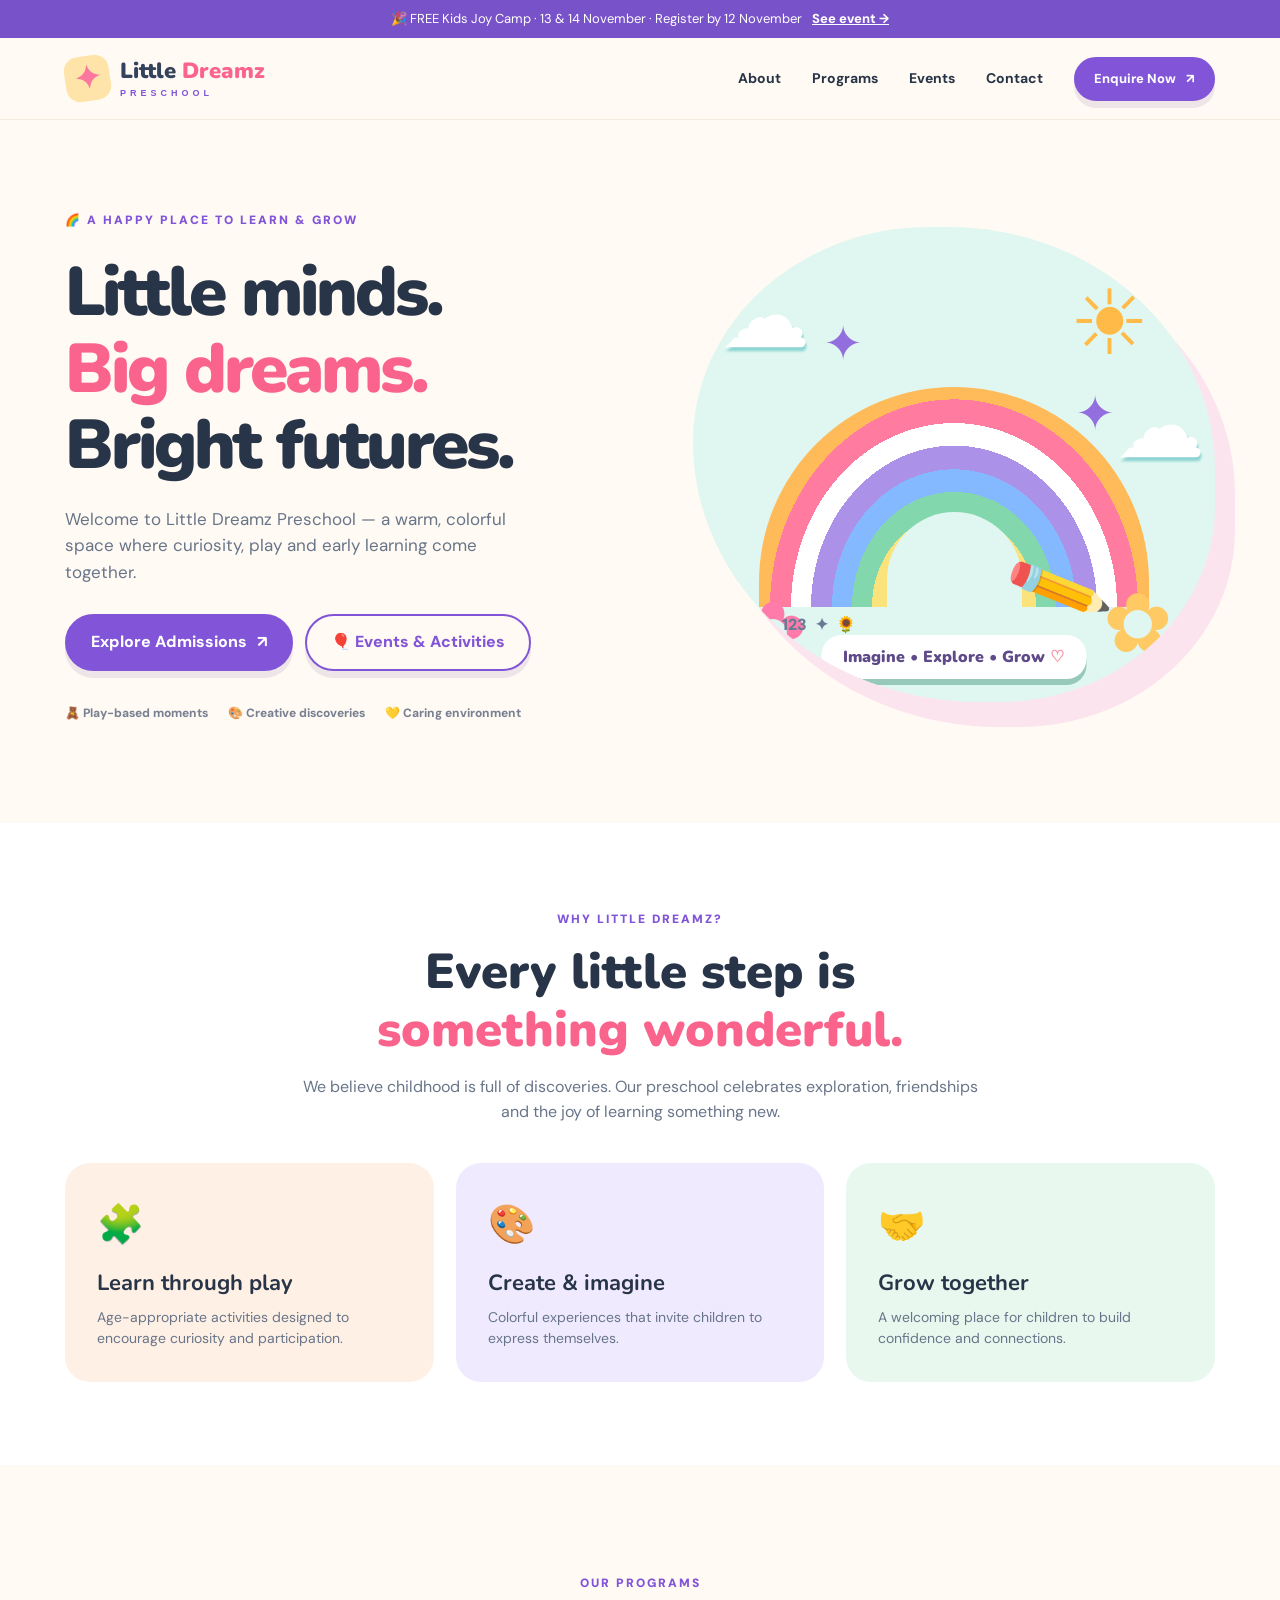
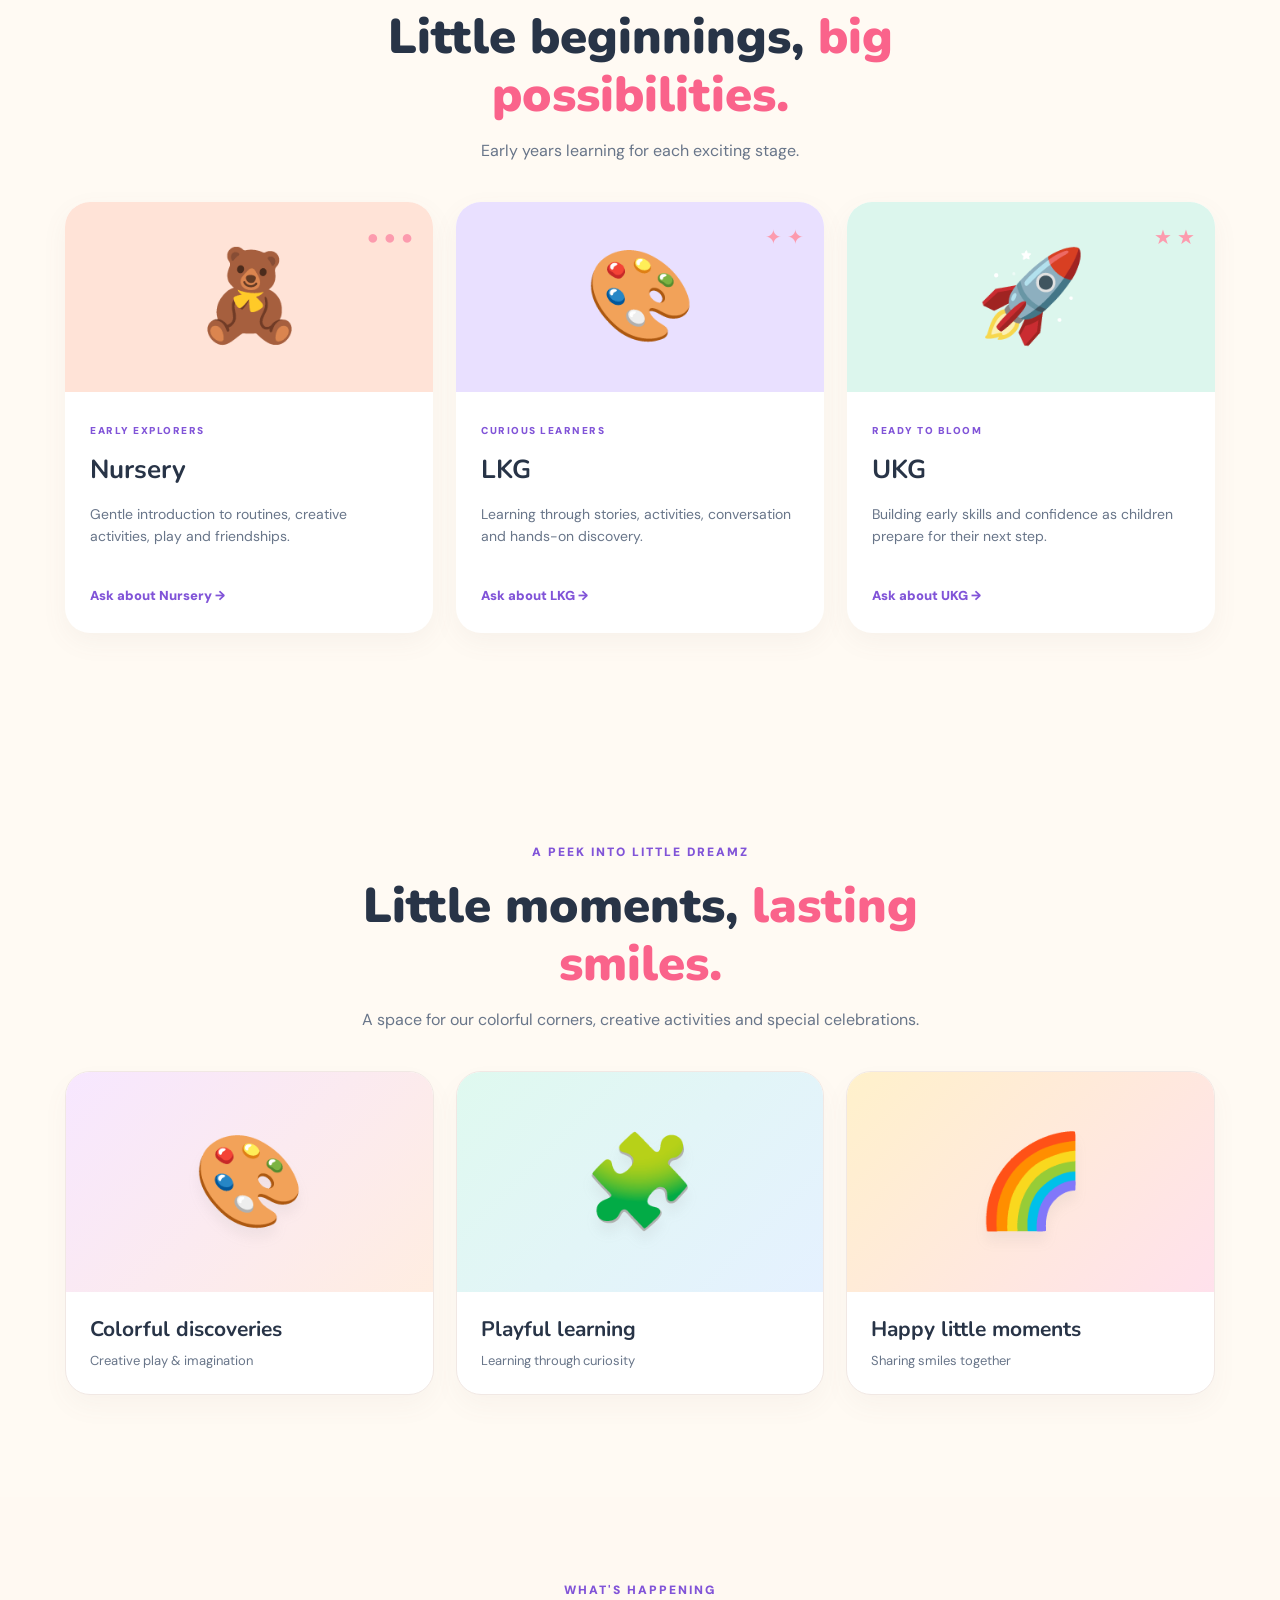
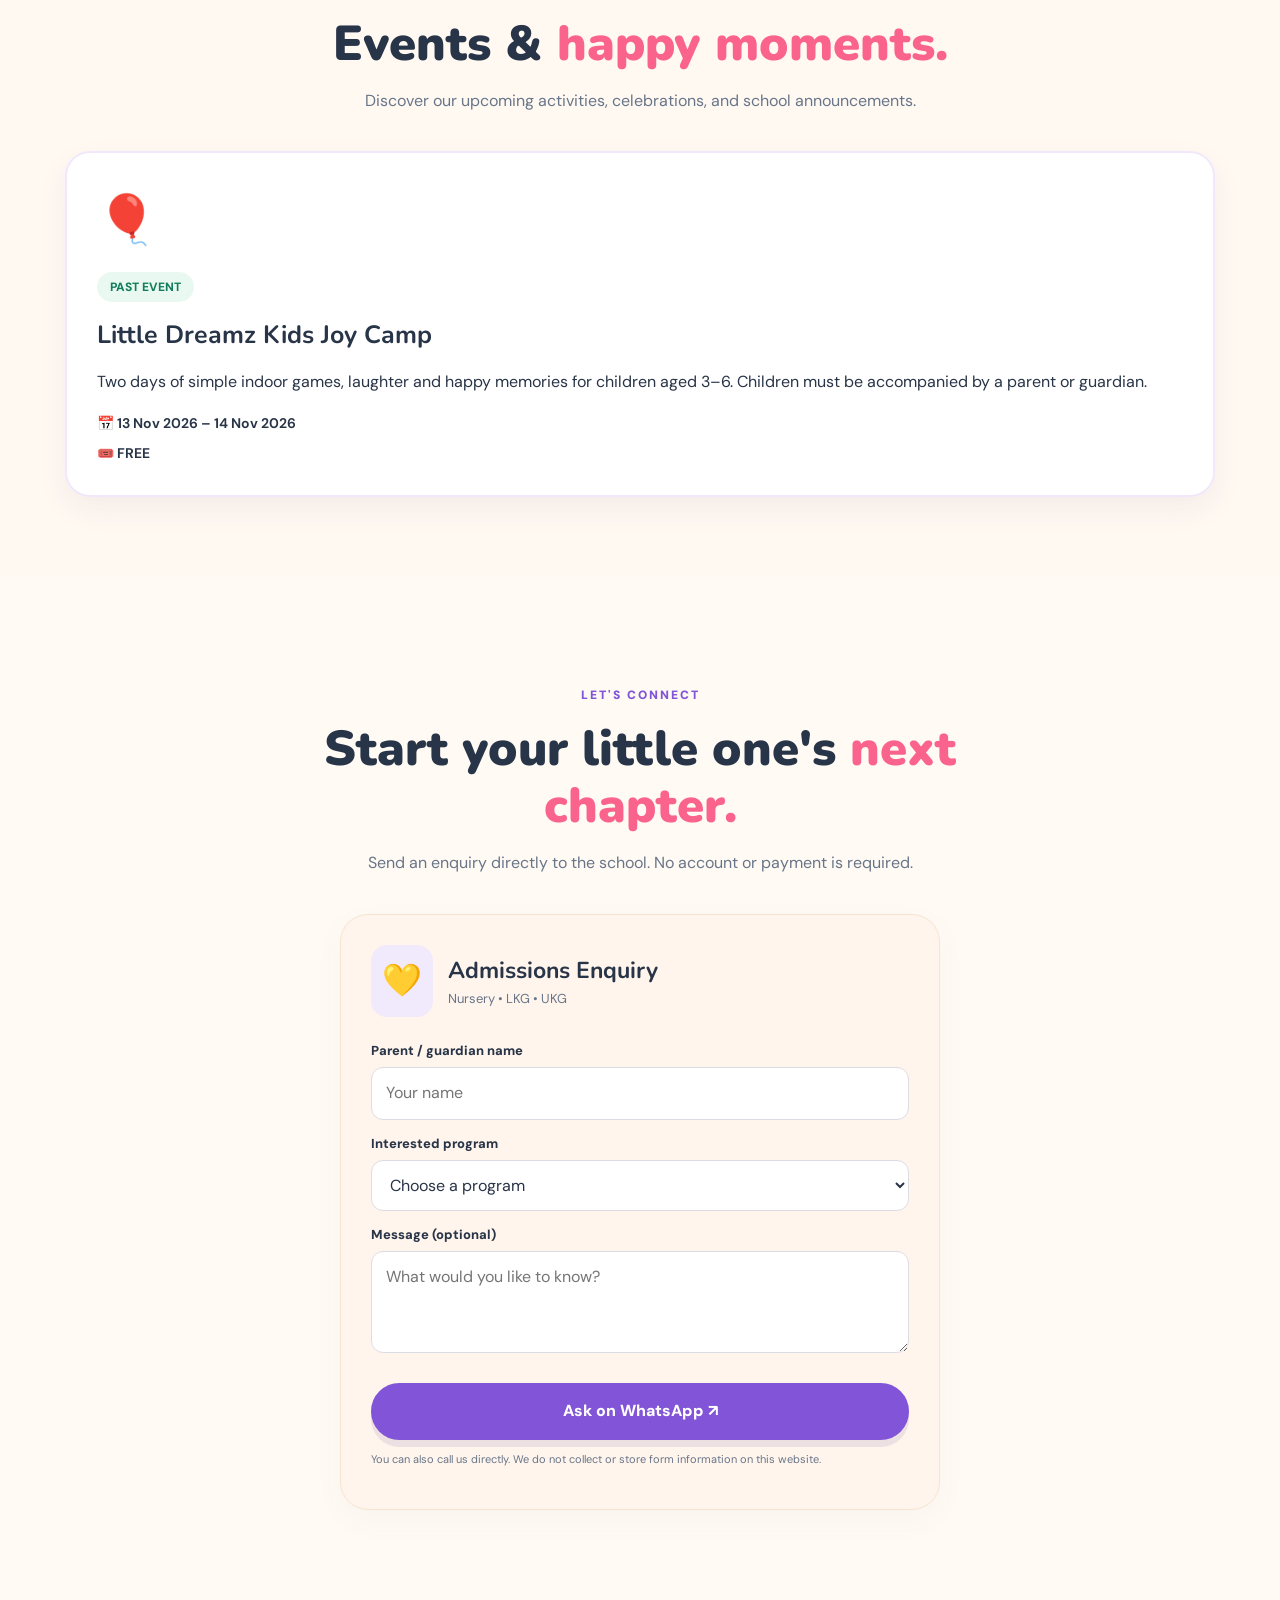
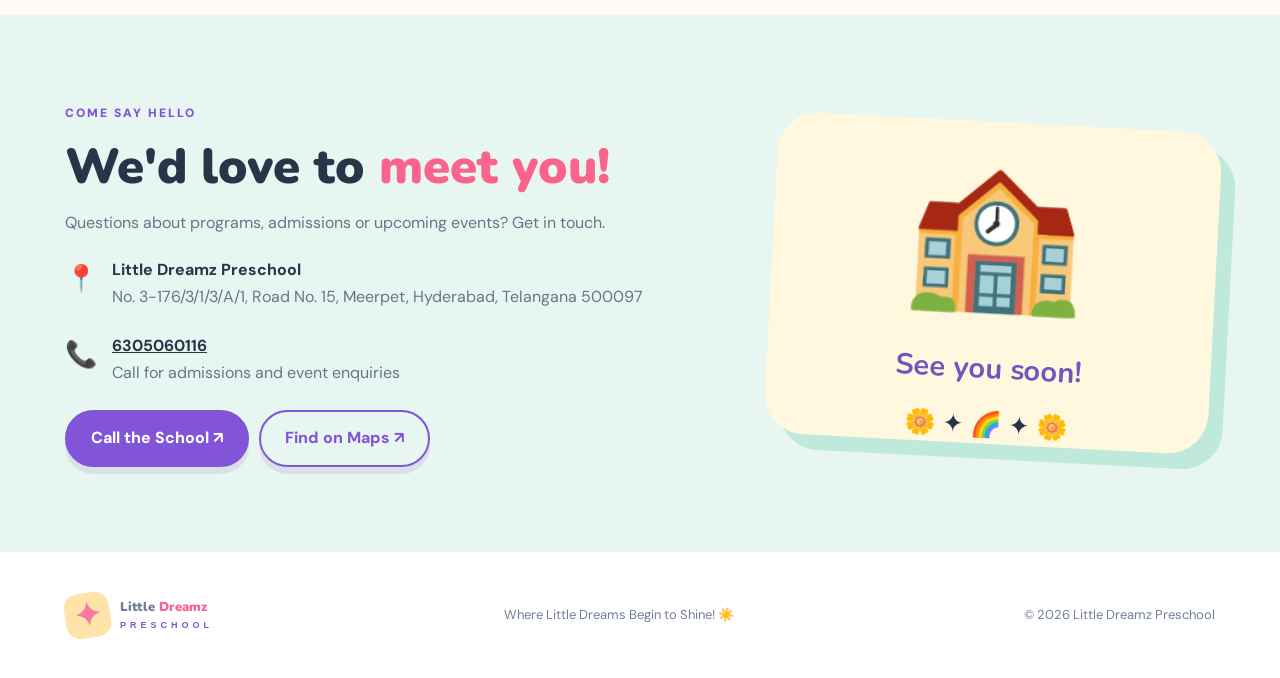
==== index.html @ de81bc75 "Add files via upload" ====
<!doctype html>
<html lang="en">
<head>
<meta charset="utf-8"><meta name="viewport" content="width=device-width,initial-scale=1">
<meta name="theme-color" content="#fff9f2">
<meta name="robots" content="index, follow, max-image-preview:large">
<title>Little Dreamz Preschool | Nursery, LKG & UKG in Meerpet</title>
<meta name="description" content="Discover Little Dreamz Preschool in Meerpet, Hyderabad. A joyful early learning environment offering Nursery, LKG and UKG. Enquire about admissions and our upcoming school events.">
<meta property="og:type" content="website"><meta property="og:title" content="Little Dreamz Preschool | Where Little Dreams Begin to Shine"><meta property="og:description" content="Joyful early learning, Nursery • LKG • UKG, admissions enquiries and school events in Meerpet, Hyderabad.">
<link rel="icon" href="favicon.svg" type="image/svg+xml"><link rel="stylesheet" href="styles.css">
<script id="schoolJsonLd" type="application/ld+json">{"@context":"https://schema.org","@type":"Preschool","name":"Little Dreamz Preschool","telephone":"+91 6305060116","address":{"@type":"PostalAddress","streetAddress":"Road No. 15, Meerpet","addressLocality":"Hyderabad","addressRegion":"Telangana","postalCode":"500097","addressCountry":"IN"},"description":"Nursery, LKG and UKG preschool in Meerpet, Hyderabad."}</script>
</head>
<body>
<a class="skip" href="#main">Skip to content</a>
<div class="announce" id="siteAnnouncement" hidden></div>
<header class="site-header"><nav class="nav container" aria-label="Main navigation"><a class="brand" href="#home" aria-label="Little Dreamz home"><span class="brand-mark">✦</span><span>Little <em>Dreamz</em><small>PRESCHOOL</small></span></a><button class="menu-toggle" aria-label="Open menu" aria-expanded="false">☰</button><div class="navlinks" id="navlinks"><a href="#about">About</a><a href="#programs">Programs</a><a href="#events">Events</a><a href="#contact">Contact</a><a class="btn btn-small" href="#admissions">Enquire Now <span>↗</span></a></div></nav></header>
<main id="main"><section class="hero container" id="home"><div class="hero-text"><div class="eyebrow" id="heroEyebrow">🌈 A HAPPY PLACE TO LEARN & GROW</div><h1><span id="heroLine1">Little minds.</span><br><span id="heroLine2">Big dreams.</span><br><span id="heroLine3">Bright futures.</span></h1><p id="heroDescription">Welcome to Little Dreamz Preschool — a warm, colorful space where curiosity, play and early learning come together.</p><div class="hero-actions"><a class="btn" href="#admissions">Explore Admissions <span>↗</span></a><a class="btn btn-outline" href="#events">🎈 Events & Activities</a></div><div class="hero-proof"><span>🧸 Play-based moments</span><span>🎨 Creative discoveries</span><span>💛 Caring environment</span></div></div><div class="hero-art" role="img" aria-label="Playful illustration of rainbow, smiling sun, stars and school supplies"><div class="sun">☀</div><div class="cloud cloud-one">☁</div><div class="cloud cloud-two">☁</div><div class="rainbow"><div class="rainbow-inner"></div></div><div class="hero-flower flower-one">✿</div><div class="hero-flower flower-two">✿</div><div class="hero-star star-one">✦</div><div class="hero-star star-two">✦</div><div class="pencil">✏️</div><div class="art-note">Imagine • Explore • Grow <span>♡</span></div><div class="art-bottom">ABC&nbsp; ✦ &nbsp;123&nbsp; ✦ &nbsp;🌻</div></div></section>
<section class="values" id="about"><div class="container"><div class="section-intro"><span class="eyebrow">WHY LITTLE DREAMZ?</span><h2>Every little step is <em>something wonderful.</em></h2><p>We believe childhood is full of discoveries. Our preschool celebrates exploration, friendships and the joy of learning something new.</p></div><div class="value-grid"><article class="value-card peach"><div class="value-icon">🧩</div><h3>Learn through play</h3><p>Age-appropriate activities designed to encourage curiosity and participation.</p></article><article class="value-card lavender"><div class="value-icon">🎨</div><h3>Create & imagine</h3><p>Colorful experiences that invite children to express themselves.</p></article><article class="value-card mint"><div class="value-icon">🤝</div><h3>Grow together</h3><p>A welcoming place for children to build confidence and connections.</p></article></div></div></section>
<section class="programs container" id="programs"><div class="section-intro"><span class="eyebrow">OUR PROGRAMS</span><h2>Little beginnings, <em>big possibilities.</em></h2><p>Early years learning for each exciting stage.</p></div><div class="program-grid"><article class="program-card"><div class="program-visual nursery">🧸<span class="dots">● ● ●</span></div><div class="program-body"><span class="program-tag">EARLY EXPLORERS</span><h3>Nursery</h3><p id="nurseryDescription">Gentle introduction to routines, creative activities, play and friendships.</p><a href="#admissions">Ask about Nursery →</a></div></article><article class="program-card"><div class="program-visual lkg">🎨<span class="dots">✦ ✦</span></div><div class="program-body"><span class="program-tag">CURIOUS LEARNERS</span><h3>LKG</h3><p id="lkgDescription">Learning through stories, activities, conversation and hands-on discovery.</p><a href="#admissions">Ask about LKG →</a></div></article><article class="program-card"><div class="program-visual ukg">🚀<span class="dots">★ ★</span></div><div class="program-body"><span class="program-tag">READY TO BLOOM</span><h3>UKG</h3><p id="ukgDescription">Building early skills and confidence as children prepare for their next step.</p><a href="#admissions">Ask about UKG →</a></div></article></div></section>
<section class="moments container" id="moments"><div class="section-intro"><span class="eyebrow">A PEEK INTO LITTLE DREAMZ</span><h2>Little moments, <em>lasting smiles.</em></h2><p id="galleryIntro">A space for our colorful corners, creative activities and special celebrations.</p></div><div id="galleryGrid" class="gallery-grid"></div></section>
<section class="events-section" id="events"><div class="container"><div class="section-intro"><span class="eyebrow">WHAT'S HAPPENING</span><h2>Events & <em>happy moments.</em></h2><p>Discover our upcoming activities, celebrations, and school announcements.</p></div><div id="eventCards" class="event-grid" aria-live="polite"></div></div></section>
<section class="enquiries container" id="admissions"><div class="section-intro"><span class="eyebrow">LET'S CONNECT</span><h2>Start your little one's <em>next chapter.</em></h2><p>Send an enquiry directly to the school. No account or payment is required.</p></div><div class="forms-grid"><div class="form-panel" id="camp-register"><div class="form-top"><span>🎈</span><div><h3 id="eventFormTitle">Event Registration</h3><p id="eventFormSub">Free family activities</p></div></div><form id="campForm"><label for="parentCamp">Parent / guardian name</label><input id="parentCamp" name="parent" required maxlength="80" autocomplete="name" placeholder="Your name"><label for="ageCamp">Child's age</label><select id="ageCamp" required name="age"><option value="">Select age</option><option>3 years</option><option>4 years</option><option>5 years</option><option>6 years</option></select><label for="dayCamp">Preferred date / day</label><select id="dayCamp" name="day" required></select><button class="btn full" type="submit">Continue on WhatsApp ↗</button><p class="form-note">Opens WhatsApp with a prepared message. Registration is sent only after you press Send in WhatsApp. Please confirm availability with the school.</p></form></div><div class="form-panel form-panel-secondary"><div class="form-top"><span>💛</span><div><h3>Admissions Enquiry</h3><p>Nursery • LKG • UKG</p></div></div><form id="admissionForm"><label for="parentAdmission">Parent / guardian name</label><input id="parentAdmission" required maxlength="80" autocomplete="name" placeholder="Your name"><label for="programAdmission">Interested program</label><select id="programAdmission" required><option value="">Choose a program</option><option>Nursery</option><option>LKG</option><option>UKG</option></select><label for="questionAdmission">Message (optional)</label><textarea id="questionAdmission" rows="3" maxlength="300" placeholder="What would you like to know?"></textarea><button class="btn full" type="submit">Ask on WhatsApp ↗</button><p class="form-note">You can also call us directly. We do not collect or store form information on this website.</p></form></div></div></section>
<section class="contact" id="contact"><div class="container contact-inner"><div><span class="eyebrow">COME SAY HELLO</span><h2>We'd love to <em>meet you!</em></h2><p>Questions about programs, admissions or upcoming events? Get in touch.</p><div class="contact-method"><span>📍</span><div><strong>Little Dreamz Preschool</strong><p id="contactAddress">Road No. 15, Meerpet, Hyderabad, Telangana 500097</p></div></div><div class="contact-method"><span>📞</span><div><strong><a id="contactPhone" href="tel:+916305060116">6305060116</a></strong><p>Call for admissions and event enquiries</p></div></div><div class="contact-buttons"><a class="btn" id="callButton" href="tel:+916305060116">Call the School ↗</a><a class="btn btn-outline" id="mapsButton" href="https://www.google.com/maps/search/?api=1&query=Little+Dreamz+Preschool+Meerpet+Hyderabad" target="_blank" rel="noopener">Find on Maps ↗</a></div></div><div class="contact-art" aria-hidden="true"><span>🏫</span><b>See you soon!</b><div>🌼 ✦ 🌈 ✦ 🌼</div></div></div></section></main>
<footer><div class="container footer-inner"><a class="brand" href="#home"><span class="brand-mark">✦</span><span>Little <em>Dreamz</em><small>PRESCHOOL</small></span></a><p id="footerTagline">Where little dreams begin to shine. ☀️</p><span>© <span id="year">2026</span> Little Dreamz Preschool</span></div></footer>
<script src="site-data.js"></script><script src="script.js"></script>
</body></html>
---- styles.css ----
@import url('https://fonts.googleapis.com/css2?family=DM+Sans:wght@400;500;600;700;800&family=Nunito:wght@400;600;700;800;900&display=swap');
:root{--ink:#283447;--muted:#687589;--pink:#fa638b;--purple:#8154d8;--yellow:#ffca54;--cream:#fffaf3;--border:#eee8e5}*{box-sizing:border-box}html{scroll-behavior:smooth}body{margin:0;background:var(--cream);color:var(--ink);font-family:'DM Sans',Arial,sans-serif;line-height:1.55}h1,h2,h3,.brand{font-family:Nunito,'Arial Rounded MT Bold',Arial,sans-serif}a{color:inherit;text-decoration:none}button,input,select,textarea{font:inherit}button{cursor:pointer}input,select,textarea{width:100%;padding:13px 14px;border:1px solid #dcdce4;border-radius:12px;color:var(--ink);background:#fff}input:focus,select:focus,textarea:focus{outline:3px solid #e6dcff;border-color:var(--purple)}.container{width:min(1150px,calc(100% - 44px));margin:auto}.skip{position:absolute;left:-999px}.skip:focus{left:15px;top:15px;z-index:99;background:white;padding:10px}.announce{background:#7752c8;color:white;text-align:center;font-size:13px;padding:9px 12px}.announce a{margin-left:10px;text-decoration:underline;font-weight:800}.site-header{position:sticky;top:0;z-index:20;background:rgba(255,250,243,.96);border-bottom:1px solid #f2e9df;backdrop-filter:blur(12px)}.nav{display:flex;justify-content:space-between;align-items:center;min-height:81px}.brand{display:flex;align-items:center;gap:10px;color:#34425b;font-size:22px;font-weight:900;line-height:1}.brand em{font-style:normal;color:var(--pink)}.brand small{display:block;color:var(--purple);font-family:Arial,sans-serif;letter-spacing:4px;font-size:9px;margin-top:7px}.brand-mark{display:grid;place-items:center;background:#ffe4aa;width:45px;height:45px;border-radius:14px;color:#fc789e;font-size:32px;transform:rotate(-9deg)}.navlinks{display:flex;gap:31px;align-items:center;font-weight:700;font-size:14px}.navlinks>a:not(.btn):hover{color:var(--purple)}.menu-toggle{display:none;border:0;background:none;font-size:26px}.btn{display:inline-flex;align-items:center;justify-content:center;gap:10px;background:var(--purple);color:#fff;border:2px solid var(--purple);border-radius:999px;padding:14px 24px;font-weight:800;box-shadow:0 7px 0 #56348e1b;transition:transform .15s}.btn:hover{transform:translateY(-2px)}.btn-small{padding:10px 18px;font-size:13px}.btn-outline{background:transparent;color:var(--purple)}.btn-white{background:#fff;color:#6944ad;border-color:#fff}.hero{display:grid;grid-template-columns:1.05fr .95fr;gap:50px;align-items:center;padding-top:87px;padding-bottom:100px}.eyebrow{display:inline-block;color:var(--purple);font-weight:900;font-size:12px;letter-spacing:2px}.hero h1{font-weight:900;font-size:clamp(49px,5.4vw,79px);letter-spacing:-3px;line-height:1.11;margin:22px 0}.hero h1 span{color:var(--pink)}.hero p{font-size:17px;color:var(--muted);max-width:485px}.hero-actions{display:flex;gap:12px;flex-wrap:wrap;margin-top:29px}.hero-proof{display:flex;gap:20px;flex-wrap:wrap;font-size:12px;margin-top:33px;font-weight:800;color:#788092}.hero-art{height:475px;border-radius:47% 53% 43% 57%;background:#dff7f0;position:relative;overflow:hidden;box-shadow:20px 25px 0 #fce4ef}.sun{position:absolute;right:65px;top:27px;font-size:90px;color:#ffba47}.cloud{position:absolute;font-size:90px;color:white;filter:drop-shadow(1px 4px 1px #8dd4d3)}.cloud-one{left:27px;top:20px}.cloud-two{right:10px;top:130px}.rainbow{width:390px;height:220px;background:repeating-radial-gradient(ellipse at 50% 100%,#fff 0 20px,#ff7b9f 20px 41px,#ffba59 41px 62px,#fbe37b 62px 82px,#83d7ac 82px 102px,#84b8ff 102px 122px,#ab91e8 122px 143px);border-radius:240px 240px 0 0;position:absolute;left:50%;bottom:95px;transform:translateX(-50%);overflow:hidden}.rainbow-inner{position:absolute;background:#dff7f0;width:135px;height:95px;bottom:0;left:calc(50% - 67px);border-radius:130px 130px 0 0}.hero-flower{position:absolute;color:#ff7baa;font-size:83px}.flower-one{bottom:5px;left:45px}.flower-two{bottom:14px;right:42px;color:#ffc963}.hero-star{position:absolute;font-size:48px;color:#926edf}.star-one{top:80px;left:130px}.star-two{top:150px;right:100px}.pencil{position:absolute;bottom:58px;right:112px;font-size:72px;transform:rotate(-23deg)}.art-note{position:absolute;bottom:23px;left:50%;transform:translateX(-50%);white-space:nowrap;background:white;border-radius:20px;padding:10px 22px;font-weight:900;font-family:Nunito,sans-serif;color:#5e4a89;box-shadow:0 6px 0 #97c9bb}.art-note span{color:#f78ca3}.art-bottom{position:absolute;bottom:65px;left:26px;font-weight:900;color:#687b94}.section-intro{text-align:center;max-width:680px;margin:0 auto 38px}.section-intro h2,.contact h2{font-weight:900;font-size:clamp(31px,4vw,49px);line-height:1.18;margin:13px 0}.section-intro h2 em,.contact h2 em,.camp-copy h2 em{font-style:normal;color:var(--pink)}.section-intro p{color:var(--muted)}.values{padding:83px 0;background:white}.value-grid{display:grid;grid-template-columns:repeat(3,1fr);gap:22px}.value-card{padding:32px;border-radius:25px}.value-card.peach{background:#fff0e5}.value-card.lavender{background:#f0eaff}.value-card.mint{background:#e8f8ef}.value-icon{font-size:38px}.value-card h3{font-size:22px;margin:13px 0 6px}.value-card p{color:var(--muted);font-size:14px;margin:0}.programs{padding-top:105px;padding-bottom:110px}.program-grid{display:grid;grid-template-columns:repeat(3,1fr);gap:23px}.program-card{overflow:hidden;border-radius:25px;background:white;box-shadow:0 9px 26px #7d6b6b10}.program-visual{height:190px;display:grid;place-items:center;position:relative;font-size:89px}.program-visual.nursery{background:#ffe3d7}.program-visual.lkg{background:#e9e0ff}.program-visual.ukg{background:#dcf6ed}.dots{position:absolute;right:20px;top:20px;font-size:20px;color:#fc9bae}.program-body{padding:25px}.program-tag{letter-spacing:1.5px;font-size:10px;font-weight:900;color:var(--purple)}.program-body h3{font-size:26px;margin:8px 0}.program-body p{font-size:14px;color:var(--muted);min-height:65px}.program-body a{font-weight:900;color:var(--purple);font-size:13px}.camp-section{background:#8154d8;color:white;overflow:hidden}.camp-wrap{display:grid;grid-template-columns:1.2fr .8fr;align-items:center;min-height:510px;gap:25px}.camp-copy{padding:72px 0}.camp-copy .eyebrow{color:#ffe59a}.camp-copy h2{font-size:clamp(38px,5vw,64px);line-height:1.13;margin:17px 0;font-weight:900}.camp-copy h2 em{color:#ffcf6e}.camp-copy>p{color:#f3eafd;max-width:560px}.camp-details{display:flex;flex-wrap:wrap;gap:23px;margin:25px 0 32px}.camp-details>div{display:grid;grid-template-columns:auto 1fr;column-gap:8px;align-items:start}.camp-details span{font-size:25px;grid-row:span 2}.camp-details strong{font-size:14px}.camp-details small{font-size:11px;color:#e3d0fc}.camp-graphic{min-height:400px;position:relative;display:grid;place-items:center}.camp-arc{font-size:240px;filter:drop-shadow(0 20px 0 #513c932d)}.camp-bubble{position:absolute;background:#ffce59;color:#513d74;border-radius:50%;height:100px;width:100px;display:grid;place-items:center;font-weight:900;font-size:23px;transform:rotate(-14deg)}.bubble-one{left:0;top:55px}.bubble-two{right:5px;bottom:45px;background:#fcb2c9}.camp-kids{position:absolute;bottom:78px;font-size:54px}.camp-stars{position:absolute;top:35px;right:35px;color:#fddd85;font-size:41px}.enquiries{padding-top:105px;padding-bottom:105px}.forms-grid{display:grid;grid-template-columns:repeat(2,1fr);gap:26px}.form-panel{background:white;border:1px solid #ece5f5;border-radius:28px;padding:30px;box-shadow:0 10px 30px #6f64820a}.form-panel-secondary{background:#fff5ec;border-color:#f7e4d3}.form-top{display:flex;gap:15px;align-items:center;margin-bottom:24px}.form-top>span{background:#f1e9fc;border-radius:16px;padding:11px;font-size:32px}.form-top h3{font-size:23px;margin:0}.form-top p{font-size:13px;color:var(--muted);margin:0}.form-panel label{display:block;margin-top:14px;margin-bottom:6px;font-weight:800;font-size:13px}.full{width:100%;margin-top:22px}.form-note{font-size:11px;color:var(--muted)}.contact{background:#e8f6f1;padding:85px 0}.contact-inner{display:grid;grid-template-columns:1.2fr .8fr;gap:40px;align-items:center}.contact p{color:var(--muted)}.contact-method{display:flex;gap:15px;align-items:start;margin:22px 0}.contact-method>span{font-size:26px}.contact-method p{margin:2px 0}.contact-method a{text-decoration:underline}.contact-buttons{display:flex;gap:10px;flex-wrap:wrap;margin-top:23px}.contact-art{min-height:320px;border-radius:40px;background:#fff8de;display:flex;flex-direction:column;justify-content:center;align-items:center;transform:rotate(3deg);box-shadow:15px 15px 0 #bfe9db}.contact-art>span{font-size:145px}.contact-art>b{font-family:Nunito,sans-serif;font-size:29px;color:#7454bd}.contact-art>div{font-size:25px;margin-top:14px}footer{background:#fff;padding:40px 0}.footer-inner{display:flex;align-items:center;justify-content:space-between;gap:20px;flex-wrap:wrap}footer p,footer span:not(.brand-mark){color:#718097;font-size:13px}@media(max-width:860px){.hero{grid-template-columns:1fr;padding-top:55px;gap:35px}.hero-art{max-width:540px;width:100%;margin:auto}.camp-wrap,.contact-inner{grid-template-columns:1fr}.camp-graphic{display:none}.navlinks{gap:14px}.value-grid,.program-grid{gap:12px}.value-card{padding:22px}}@media(max-width:640px){.container{width:min(100% - 32px,1150px)}.announce{font-size:11px}.nav{min-height:67px}.menu-toggle{display:block}.navlinks{display:none;position:absolute;top:100%;left:0;right:0;background:#fffaf3;padding:20px 25px 25px;box-shadow:0 16px 20px #0000000b;flex-direction:column;align-items:stretch}.navlinks.open{display:flex}.hero h1{font-size:52px}.hero-art{height:325px}.rainbow{width:275px;height:160px;bottom:80px}.rainbow-inner{width:100px;height:75px;left:calc(50% - 50px)}.sun{font-size:58px;right:30px}.cloud{font-size:55px}.flower-one,.flower-two{font-size:54px}.art-note{font-size:12px}.pencil{font-size:40px;right:65px}.art-bottom{display:none}.value-grid,.program-grid,.forms-grid{grid-template-columns:1fr}.values,.programs,.enquiries,.contact{padding-top:65px;padding-bottom:65px}.camp-copy{padding:60px 0}.camp-details{gap:18px}.contact-art{min-height:220px}.contact-art>span{font-size:95px}.contact-art>b{font-size:22px}.footer-inner{flex-direction:column;align-items:start}.hero-proof{gap:12px}}

/* Editable events */
.events-section{padding:80px 0;background:#fff9f2}.event-grid{display:grid;grid-template-columns:repeat(auto-fit,minmax(min(100%,280px),1fr));gap:22px}.event-card{background:#fff;border:2px solid #f2e8fb;border-radius:25px;padding:30px;box-shadow:0 12px 30px #4f1e6510;display:flex;flex-direction:column;align-items:flex-start;gap:14px}.event-icon{font-size:48px}.event-pill{background:#e9f9f2;color:#137d5c;border-radius:30px;font-size:12px;font-weight:800;padding:6px 13px}.event-card h3{font-size:25px;margin:0}.event-card p{margin:0;line-height:1.65}.event-facts{display:flex;flex-wrap:wrap;flex-direction:column;gap:8px;font-size:14px;font-weight:650;margin-top:4px}.event-card .btn{margin-top:auto}.forms-grid.single-form{grid-template-columns:minmax(250px,600px);justify-content:center}[hidden]{display:none!important}

/* Version 3: editor-controlled details & photo highlights */
#heroLine1,#heroLine3{color:var(--ink)}#heroLine2{color:var(--pink)}
.moments{padding-top:96px;padding-bottom:102px}.gallery-grid{display:grid;grid-template-columns:repeat(3,minmax(0,1fr));gap:22px}.gallery-card{background:white;border:1px solid #f1e8e4;border-radius:25px;overflow:hidden;box-shadow:0 12px 26px #786a6a0c}.gallery-media{height:220px;display:grid;place-items:center;overflow:hidden;background:linear-gradient(135deg,#f7e7ff,#ffede1)}.gallery-card:nth-child(2) .gallery-media{background:linear-gradient(135deg,#dff9ef,#e5f1ff)}.gallery-card:nth-child(3) .gallery-media{background:linear-gradient(135deg,#fff1cb,#ffe1ec)}.gallery-media img{width:100%;height:100%;object-fit:cover}.gallery-placeholder{font-size:90px;filter:drop-shadow(0 10px 6px #7e7c7415)}.gallery-copy{padding:21px 24px 23px}.gallery-copy h3{font-size:21px;margin:0 0 5px}.gallery-copy p{color:var(--muted);font-size:13px;margin:0}
:root[data-theme="ocean"]{--purple:#177d9b;--pink:#e56c92;--cream:#f3fbfe}:root[data-theme="sunshine"]{--purple:#bb6331;--pink:#f08057;--cream:#fffbed}:root[data-theme="garden"]{--purple:#348461;--pink:#c86683;--cream:#f8fff5}
@media(max-width:760px){.gallery-grid{grid-template-columns:1fr}.gallery-media{height:190px}.moments{padding-top:70px;padding-bottom:70px}}
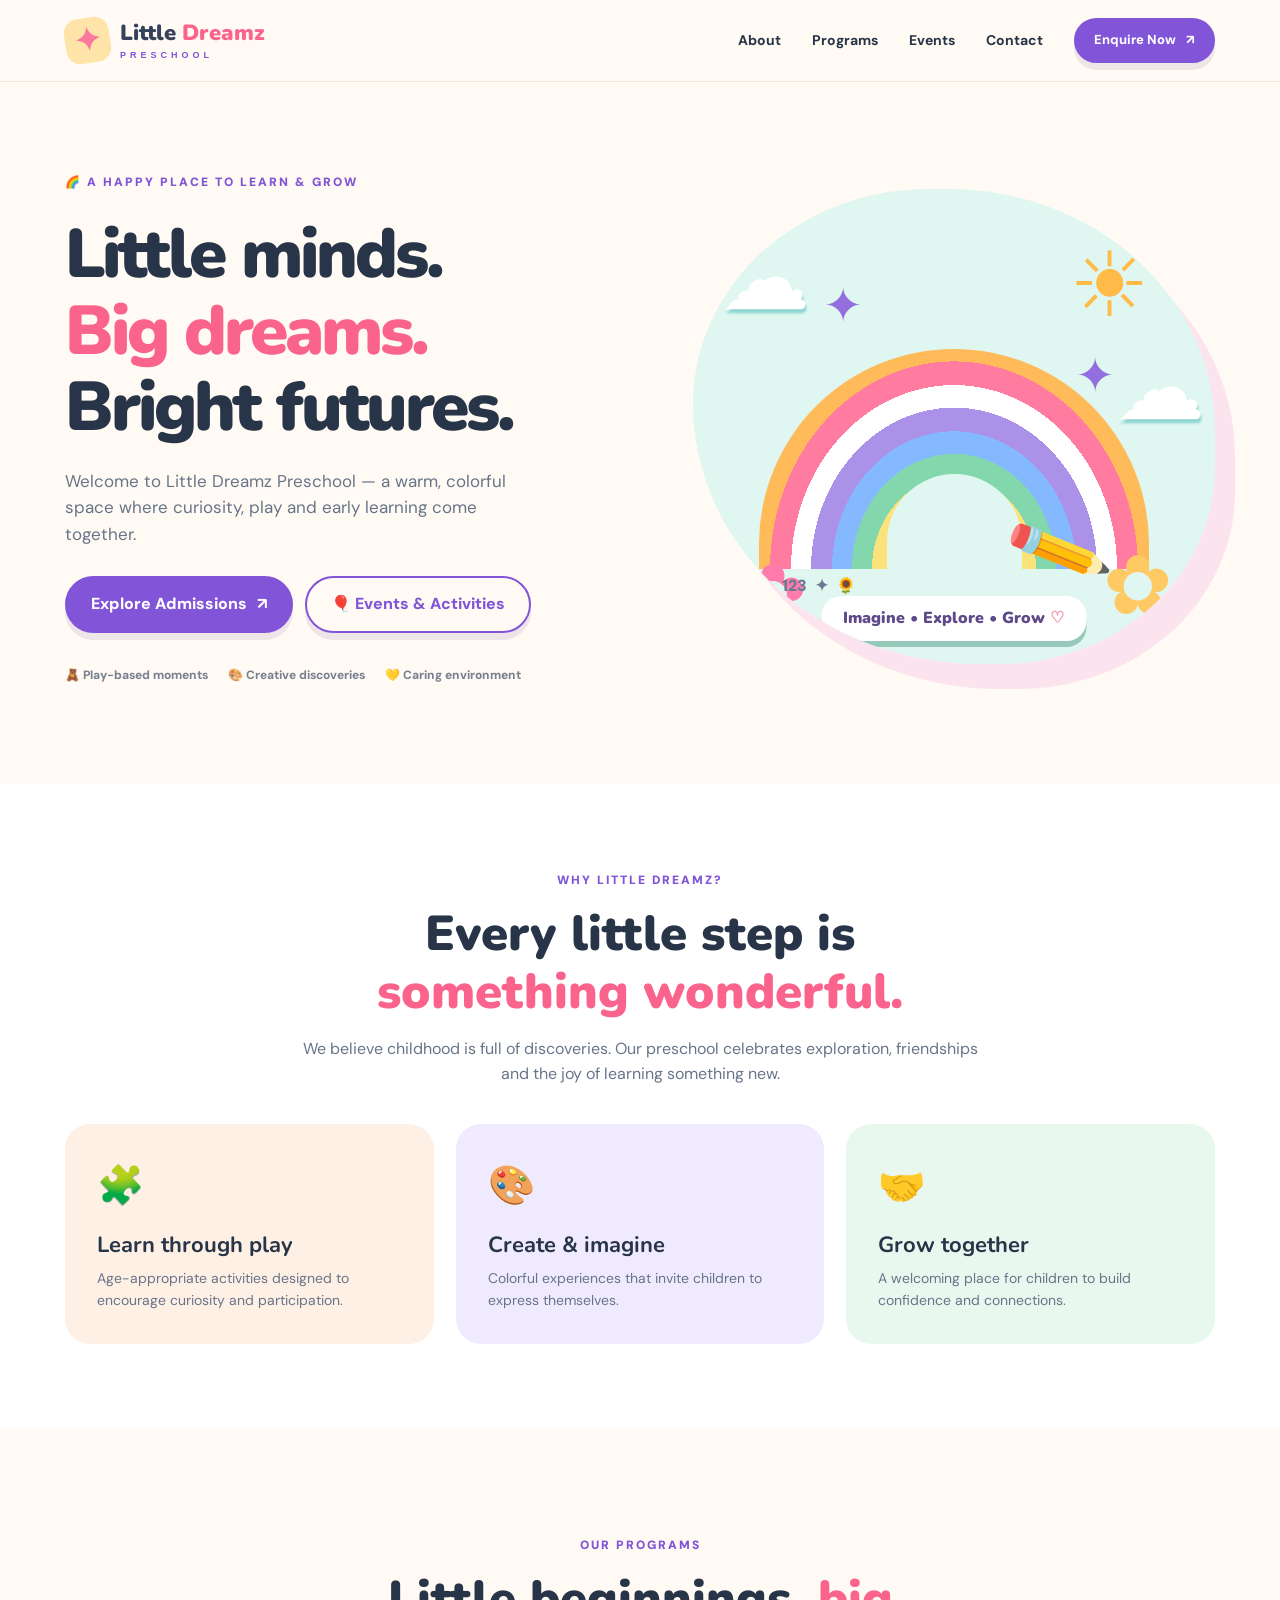
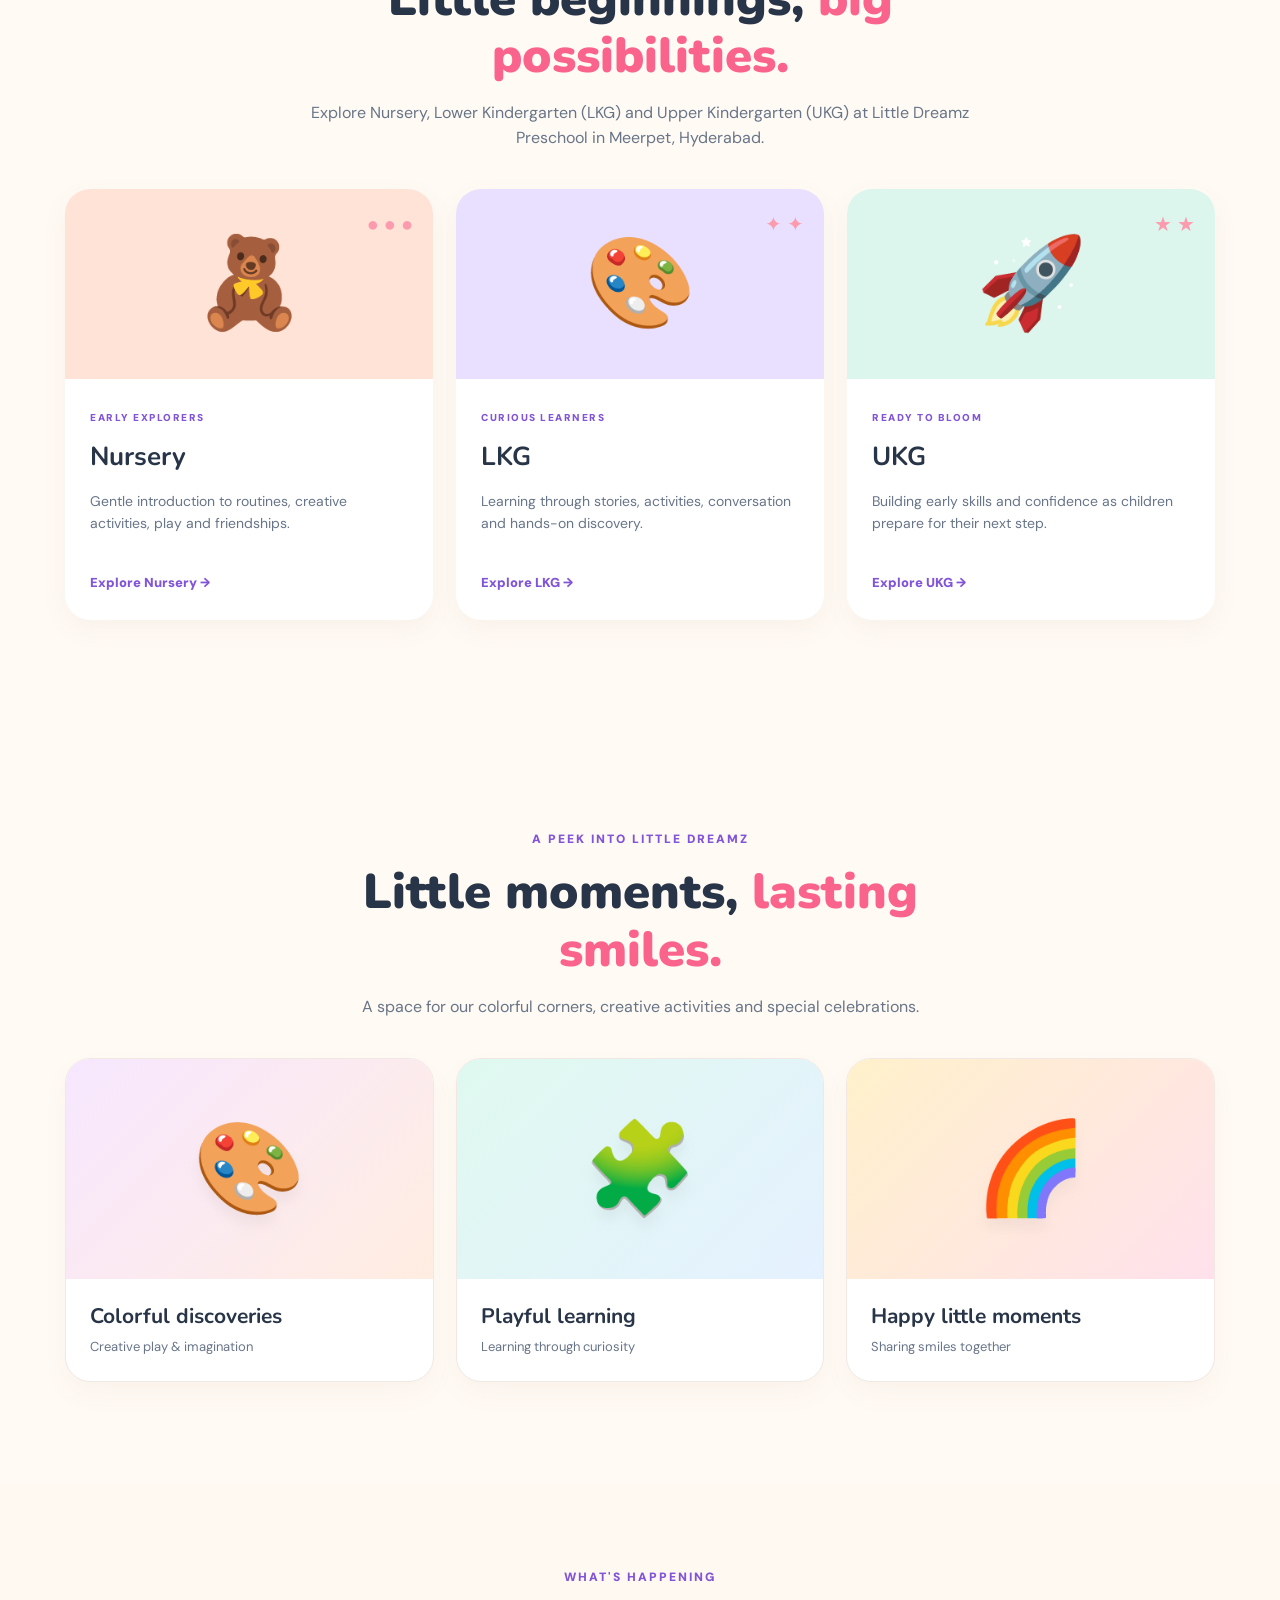
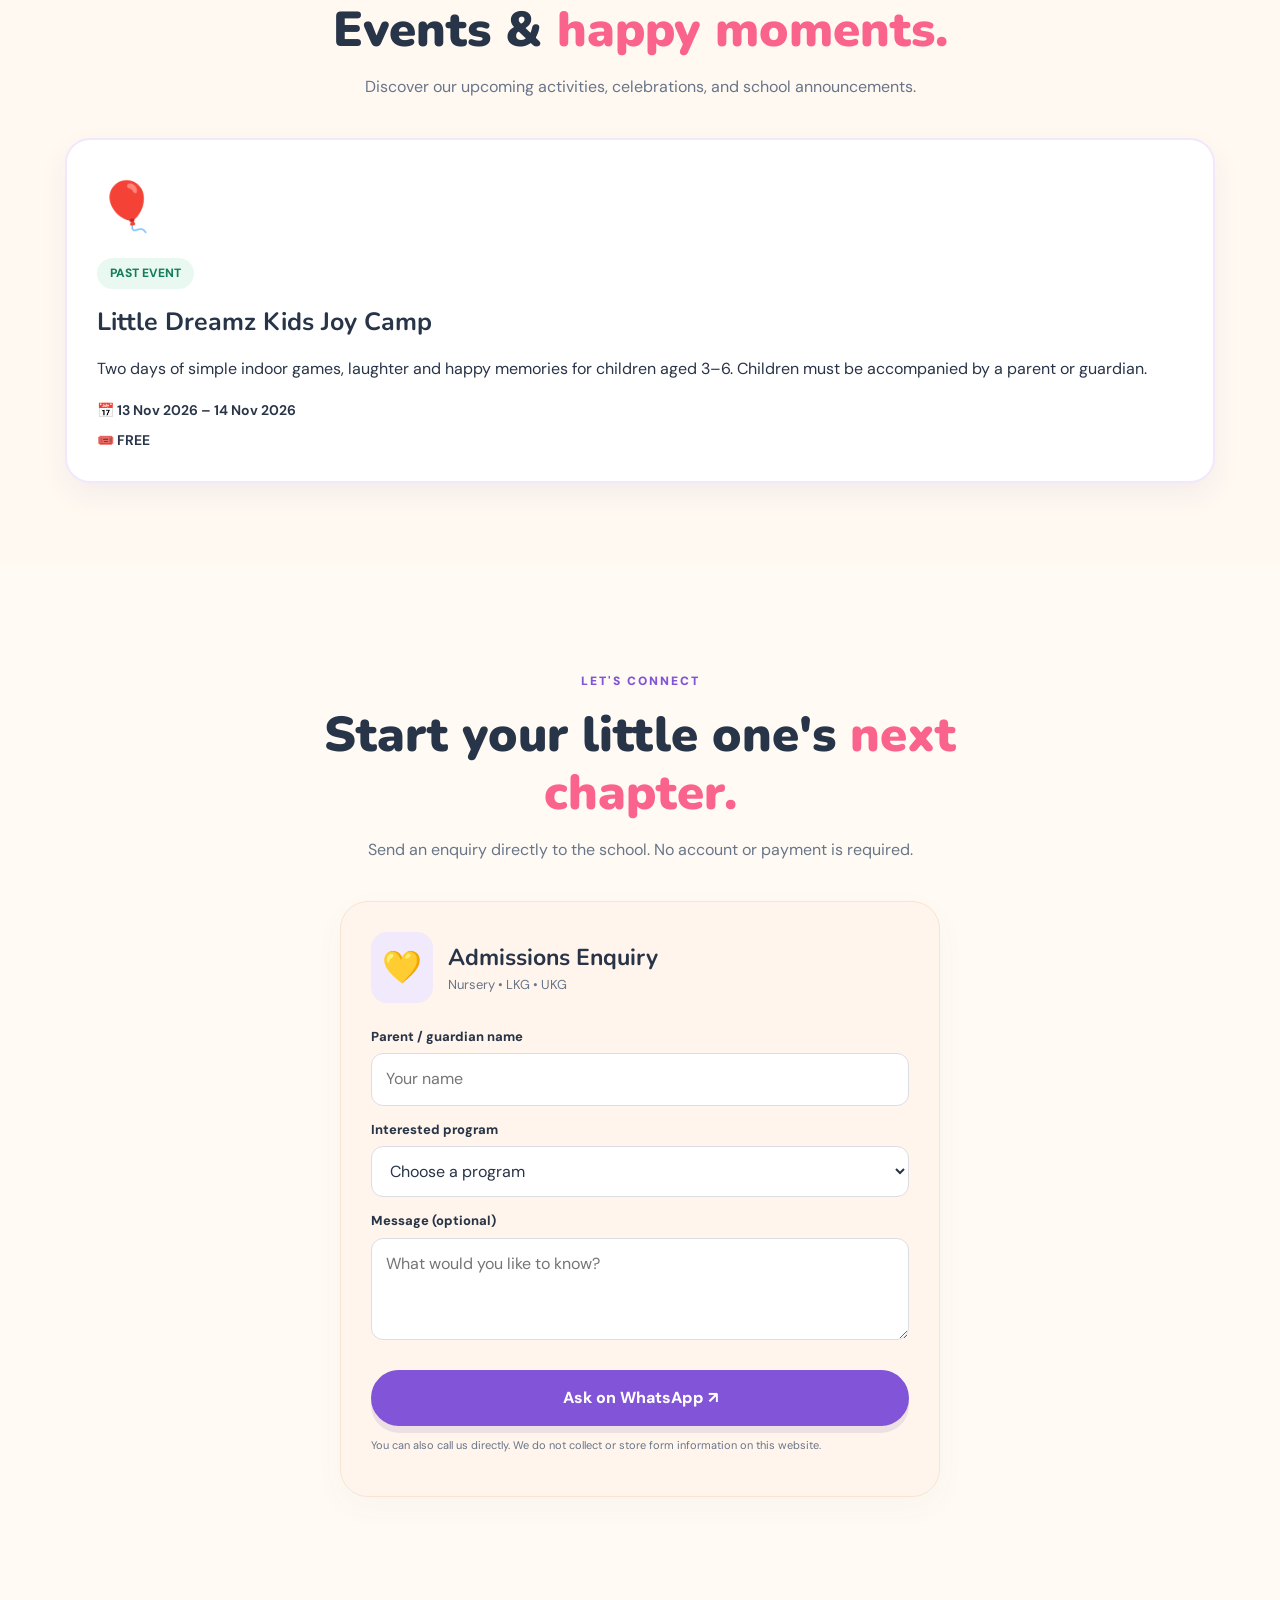
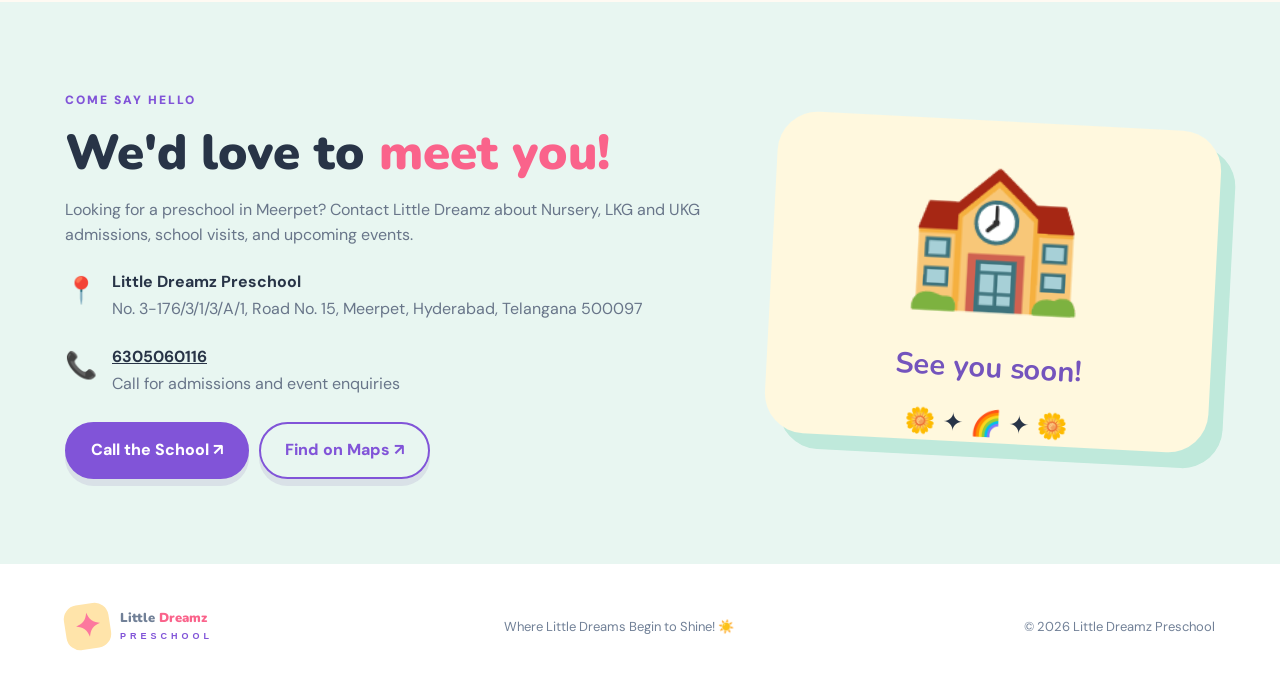
==== commit 9f71275e: "Add files via upload" ====
--- a/index.html
+++ b/index.html
@@ -1,14 +1,18 @@
 <!doctype html>
-<html lang="en">
+<html lang="en-IN">
 <head>
 <meta charset="utf-8"><meta name="viewport" content="width=device-width,initial-scale=1">
 <meta name="theme-color" content="#fff9f2">
+<link rel="canonical" href="https://littledreamz.co.in/">
+<meta property="og:url" content="https://littledreamz.co.in/">
+<meta property="og:site_name" content="Little Dreamz Preschool">
+<meta property="og:locale" content="en_IN">
 <meta name="robots" content="index, follow, max-image-preview:large">
-<title>Little Dreamz Preschool | Nursery, LKG & UKG in Meerpet</title>
-<meta name="description" content="Discover Little Dreamz Preschool in Meerpet, Hyderabad. A joyful early learning environment offering Nursery, LKG and UKG. Enquire about admissions and our upcoming school events.">
+<title>Preschool in Meerpet, Hyderabad | Little Dreamz Nursery, LKG & UKG</title>
+<meta name="description" content="Little Dreamz Preschool in Meerpet, Hyderabad offers Nursery, LKG and UKG. Explore our programs, upcoming activities and admissions enquiries.">
 <meta property="og:type" content="website"><meta property="og:title" content="Little Dreamz Preschool | Where Little Dreams Begin to Shine"><meta property="og:description" content="Joyful early learning, Nursery • LKG • UKG, admissions enquiries and school events in Meerpet, Hyderabad.">
 <link rel="icon" href="favicon.svg" type="image/svg+xml"><link rel="stylesheet" href="styles.css">
-<script id="schoolJsonLd" type="application/ld+json">{"@context":"https://schema.org","@type":"Preschool","name":"Little Dreamz Preschool","telephone":"+91 6305060116","address":{"@type":"PostalAddress","streetAddress":"Road No. 15, Meerpet","addressLocality":"Hyderabad","addressRegion":"Telangana","postalCode":"500097","addressCountry":"IN"},"description":"Nursery, LKG and UKG preschool in Meerpet, Hyderabad."}</script>
+<script id="schoolJsonLd" type="application/ld+json">{"@context": "https://schema.org", "@type": "Preschool", "@id": "https://littledreamz.co.in/#school", "name": "Little Dreamz Preschool", "url": "https://littledreamz.co.in/", "description": "Little Dreamz Preschool in Meerpet, Hyderabad offers Nursery, LKG and UKG programs.", "telephone": "+916305060116", "address": {"@type": "PostalAddress", "streetAddress": "No. 3-176/3/1/3/A/1, Road No. 15, Meerpet", "addressLocality": "Hyderabad", "addressRegion": "Telangana", "postalCode": "500097", "addressCountry": "IN"}, "hasOfferCatalog": {"@type": "OfferCatalog", "name": "Early childhood programs", "itemListElement": [{"@type": "OfferCatalog", "name": "Nursery", "url": "https://littledreamz.co.in/nursery/"}, {"@type": "OfferCatalog", "name": "LKG", "url": "https://littledreamz.co.in/lkg/"}, {"@type": "OfferCatalog", "name": "UKG", "url": "https://littledreamz.co.in/ukg/"}]}}</script>
 </head>
 <body>
 <a class="skip" href="#main">Skip to content</a>
@@ -16,11 +20,11 @@
 <header class="site-header"><nav class="nav container" aria-label="Main navigation"><a class="brand" href="#home" aria-label="Little Dreamz home"><span class="brand-mark">✦</span><span>Little <em>Dreamz</em><small>PRESCHOOL</small></span></a><button class="menu-toggle" aria-label="Open menu" aria-expanded="false">☰</button><div class="navlinks" id="navlinks"><a href="#about">About</a><a href="#programs">Programs</a><a href="#events">Events</a><a href="#contact">Contact</a><a class="btn btn-small" href="#admissions">Enquire Now <span>↗</span></a></div></nav></header>
 <main id="main"><section class="hero container" id="home"><div class="hero-text"><div class="eyebrow" id="heroEyebrow">🌈 A HAPPY PLACE TO LEARN & GROW</div><h1><span id="heroLine1">Little minds.</span><br><span id="heroLine2">Big dreams.</span><br><span id="heroLine3">Bright futures.</span></h1><p id="heroDescription">Welcome to Little Dreamz Preschool — a warm, colorful space where curiosity, play and early learning come together.</p><div class="hero-actions"><a class="btn" href="#admissions">Explore Admissions <span>↗</span></a><a class="btn btn-outline" href="#events">🎈 Events & Activities</a></div><div class="hero-proof"><span>🧸 Play-based moments</span><span>🎨 Creative discoveries</span><span>💛 Caring environment</span></div></div><div class="hero-art" role="img" aria-label="Playful illustration of rainbow, smiling sun, stars and school supplies"><div class="sun">☀</div><div class="cloud cloud-one">☁</div><div class="cloud cloud-two">☁</div><div class="rainbow"><div class="rainbow-inner"></div></div><div class="hero-flower flower-one">✿</div><div class="hero-flower flower-two">✿</div><div class="hero-star star-one">✦</div><div class="hero-star star-two">✦</div><div class="pencil">✏️</div><div class="art-note">Imagine • Explore • Grow <span>♡</span></div><div class="art-bottom">ABC&nbsp; ✦ &nbsp;123&nbsp; ✦ &nbsp;🌻</div></div></section>
 <section class="values" id="about"><div class="container"><div class="section-intro"><span class="eyebrow">WHY LITTLE DREAMZ?</span><h2>Every little step is <em>something wonderful.</em></h2><p>We believe childhood is full of discoveries. Our preschool celebrates exploration, friendships and the joy of learning something new.</p></div><div class="value-grid"><article class="value-card peach"><div class="value-icon">🧩</div><h3>Learn through play</h3><p>Age-appropriate activities designed to encourage curiosity and participation.</p></article><article class="value-card lavender"><div class="value-icon">🎨</div><h3>Create & imagine</h3><p>Colorful experiences that invite children to express themselves.</p></article><article class="value-card mint"><div class="value-icon">🤝</div><h3>Grow together</h3><p>A welcoming place for children to build confidence and connections.</p></article></div></div></section>
-<section class="programs container" id="programs"><div class="section-intro"><span class="eyebrow">OUR PROGRAMS</span><h2>Little beginnings, <em>big possibilities.</em></h2><p>Early years learning for each exciting stage.</p></div><div class="program-grid"><article class="program-card"><div class="program-visual nursery">🧸<span class="dots">● ● ●</span></div><div class="program-body"><span class="program-tag">EARLY EXPLORERS</span><h3>Nursery</h3><p id="nurseryDescription">Gentle introduction to routines, creative activities, play and friendships.</p><a href="#admissions">Ask about Nursery →</a></div></article><article class="program-card"><div class="program-visual lkg">🎨<span class="dots">✦ ✦</span></div><div class="program-body"><span class="program-tag">CURIOUS LEARNERS</span><h3>LKG</h3><p id="lkgDescription">Learning through stories, activities, conversation and hands-on discovery.</p><a href="#admissions">Ask about LKG →</a></div></article><article class="program-card"><div class="program-visual ukg">🚀<span class="dots">★ ★</span></div><div class="program-body"><span class="program-tag">READY TO BLOOM</span><h3>UKG</h3><p id="ukgDescription">Building early skills and confidence as children prepare for their next step.</p><a href="#admissions">Ask about UKG →</a></div></article></div></section>
+<section class="programs container" id="programs"><div class="section-intro"><span class="eyebrow">OUR PROGRAMS</span><h2>Little beginnings, <em>big possibilities.</em></h2><p>Explore Nursery, Lower Kindergarten (LKG) and Upper Kindergarten (UKG) at Little Dreamz Preschool in Meerpet, Hyderabad.</p></div><div class="program-grid"><article class="program-card"><div class="program-visual nursery">🧸<span class="dots">● ● ●</span></div><div class="program-body"><span class="program-tag">EARLY EXPLORERS</span><h3>Nursery</h3><p id="nurseryDescription">Gentle introduction to routines, creative activities, play and friendships.</p><a href="nursery/">Explore Nursery →</a></div></article><article class="program-card"><div class="program-visual lkg">🎨<span class="dots">✦ ✦</span></div><div class="program-body"><span class="program-tag">CURIOUS LEARNERS</span><h3>LKG</h3><p id="lkgDescription">Learning through stories, activities, conversation and hands-on discovery.</p><a href="lkg/">Explore LKG →</a></div></article><article class="program-card"><div class="program-visual ukg">🚀<span class="dots">★ ★</span></div><div class="program-body"><span class="program-tag">READY TO BLOOM</span><h3>UKG</h3><p id="ukgDescription">Building early skills and confidence as children prepare for their next step.</p><a href="ukg/">Explore UKG →</a></div></article></div></section>
 <section class="moments container" id="moments"><div class="section-intro"><span class="eyebrow">A PEEK INTO LITTLE DREAMZ</span><h2>Little moments, <em>lasting smiles.</em></h2><p id="galleryIntro">A space for our colorful corners, creative activities and special celebrations.</p></div><div id="galleryGrid" class="gallery-grid"></div></section>
 <section class="events-section" id="events"><div class="container"><div class="section-intro"><span class="eyebrow">WHAT'S HAPPENING</span><h2>Events & <em>happy moments.</em></h2><p>Discover our upcoming activities, celebrations, and school announcements.</p></div><div id="eventCards" class="event-grid" aria-live="polite"></div></div></section>
 <section class="enquiries container" id="admissions"><div class="section-intro"><span class="eyebrow">LET'S CONNECT</span><h2>Start your little one's <em>next chapter.</em></h2><p>Send an enquiry directly to the school. No account or payment is required.</p></div><div class="forms-grid"><div class="form-panel" id="camp-register"><div class="form-top"><span>🎈</span><div><h3 id="eventFormTitle">Event Registration</h3><p id="eventFormSub">Free family activities</p></div></div><form id="campForm"><label for="parentCamp">Parent / guardian name</label><input id="parentCamp" name="parent" required maxlength="80" autocomplete="name" placeholder="Your name"><label for="ageCamp">Child's age</label><select id="ageCamp" required name="age"><option value="">Select age</option><option>3 years</option><option>4 years</option><option>5 years</option><option>6 years</option></select><label for="dayCamp">Preferred date / day</label><select id="dayCamp" name="day" required></select><button class="btn full" type="submit">Continue on WhatsApp ↗</button><p class="form-note">Opens WhatsApp with a prepared message. Registration is sent only after you press Send in WhatsApp. Please confirm availability with the school.</p></form></div><div class="form-panel form-panel-secondary"><div class="form-top"><span>💛</span><div><h3>Admissions Enquiry</h3><p>Nursery • LKG • UKG</p></div></div><form id="admissionForm"><label for="parentAdmission">Parent / guardian name</label><input id="parentAdmission" required maxlength="80" autocomplete="name" placeholder="Your name"><label for="programAdmission">Interested program</label><select id="programAdmission" required><option value="">Choose a program</option><option>Nursery</option><option>LKG</option><option>UKG</option></select><label for="questionAdmission">Message (optional)</label><textarea id="questionAdmission" rows="3" maxlength="300" placeholder="What would you like to know?"></textarea><button class="btn full" type="submit">Ask on WhatsApp ↗</button><p class="form-note">You can also call us directly. We do not collect or store form information on this website.</p></form></div></div></section>
-<section class="contact" id="contact"><div class="container contact-inner"><div><span class="eyebrow">COME SAY HELLO</span><h2>We'd love to <em>meet you!</em></h2><p>Questions about programs, admissions or upcoming events? Get in touch.</p><div class="contact-method"><span>📍</span><div><strong>Little Dreamz Preschool</strong><p id="contactAddress">Road No. 15, Meerpet, Hyderabad, Telangana 500097</p></div></div><div class="contact-method"><span>📞</span><div><strong><a id="contactPhone" href="tel:+916305060116">6305060116</a></strong><p>Call for admissions and event enquiries</p></div></div><div class="contact-buttons"><a class="btn" id="callButton" href="tel:+916305060116">Call the School ↗</a><a class="btn btn-outline" id="mapsButton" href="https://www.google.com/maps/search/?api=1&query=Little+Dreamz+Preschool+Meerpet+Hyderabad" target="_blank" rel="noopener">Find on Maps ↗</a></div></div><div class="contact-art" aria-hidden="true"><span>🏫</span><b>See you soon!</b><div>🌼 ✦ 🌈 ✦ 🌼</div></div></div></section></main>
+<section class="contact" id="contact"><div class="container contact-inner"><div><span class="eyebrow">COME SAY HELLO</span><h2>We'd love to <em>meet you!</em></h2><p>Looking for a preschool in Meerpet? Contact Little Dreamz about Nursery, LKG and UKG admissions, school visits, and upcoming events.</p><div class="contact-method"><span>📍</span><div><strong>Little Dreamz Preschool</strong><p id="contactAddress">Road No. 15, Meerpet, Hyderabad, Telangana 500097</p></div></div><div class="contact-method"><span>📞</span><div><strong><a id="contactPhone" href="tel:+916305060116">6305060116</a></strong><p>Call for admissions and event enquiries</p></div></div><div class="contact-buttons"><a class="btn" id="callButton" href="tel:+916305060116">Call the School ↗</a><a class="btn btn-outline" id="mapsButton" href="https://www.google.com/maps/search/?api=1&query=Little+Dreamz+Preschool+Meerpet+Hyderabad" target="_blank" rel="noopener">Find on Maps ↗</a></div></div><div class="contact-art" aria-hidden="true"><span>🏫</span><b>See you soon!</b><div>🌼 ✦ 🌈 ✦ 🌼</div></div></div></section></main>
 <footer><div class="container footer-inner"><a class="brand" href="#home"><span class="brand-mark">✦</span><span>Little <em>Dreamz</em><small>PRESCHOOL</small></span></a><p id="footerTagline">Where little dreams begin to shine. ☀️</p><span>© <span id="year">2026</span> Little Dreamz Preschool</span></div></footer>
 <script src="site-data.js"></script><script src="script.js"></script>
 </body></html>
